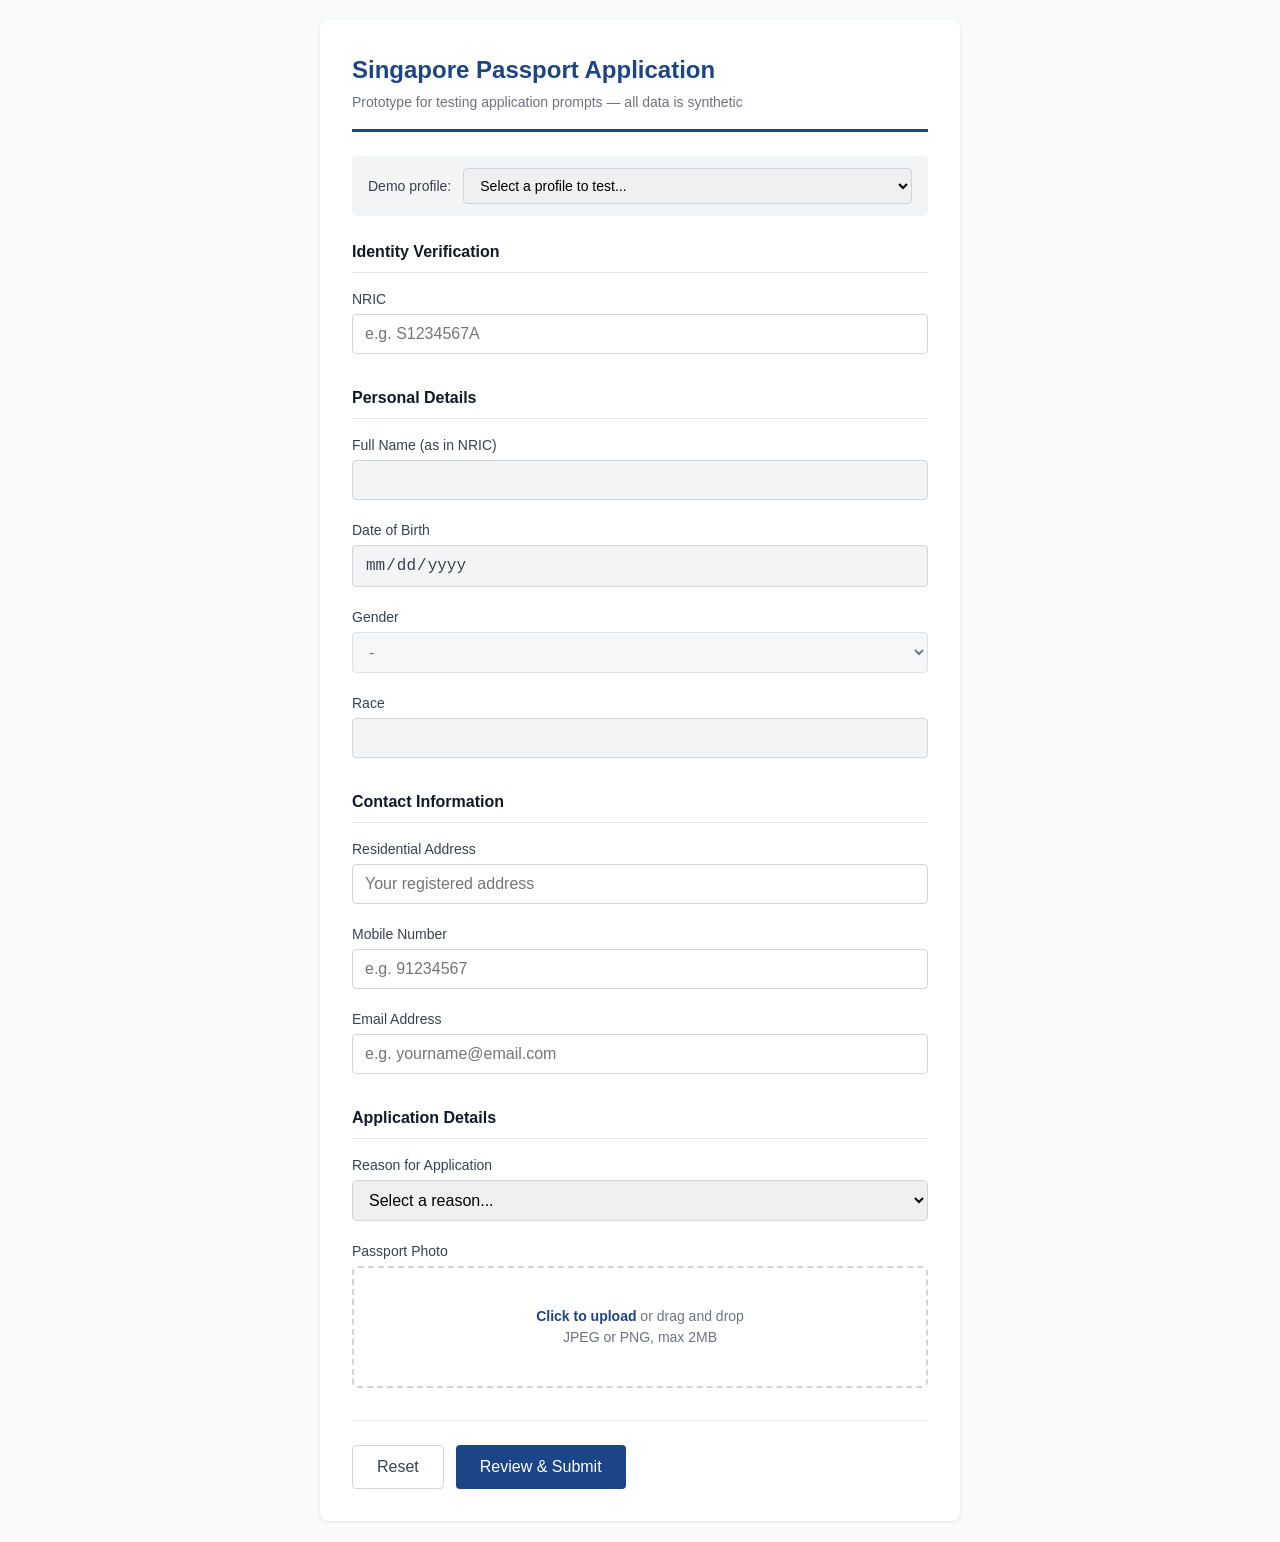
==== day2-validate/prototype/index.html @ 11ed53c4 "Add day2 passport application prototype Co-Authored-By: Claude Opus 4.5 <noreply@anthropic.com>" ====
<!DOCTYPE html>
<html lang="en">
<head>
  <meta charset="UTF-8">
  <meta name="viewport" content="width=device-width, initial-scale=1.0">
  <title>Passport Application - Prototype</title>
  <link rel="stylesheet" href="style.css">
</head>
<body>
  <div class="container">
    <header>
      <h1>Singapore Passport Application</h1>
      <p class="subtitle">Prototype for testing application prompts — all data is synthetic</p>
    </header>

    <!-- Profile switcher for demo -->
    <div class="profile-switcher">
      <label for="profile-select">Demo profile:</label>
      <select id="profile-select">
        <option value="">Select a profile to test...</option>
      </select>
    </div>

    <form id="passport-form">
      <!-- Section: Identity Verification -->
      <div class="form-section">
        <h2 class="section-title">Identity Verification</h2>

        <div class="field">
          <label for="nric">NRIC</label>
          <input type="text" id="nric" placeholder="e.g. S1234567A" maxlength="9" autocomplete="off">
          <div id="nric-pull-prompt" class="prompt pull">
            Enter your NRIC to retrieve your registered details from government records
          </div>
        </div>
      </div>

      <!-- Section: Personal Details -->
      <div class="form-section">
        <h2 class="section-title">Personal Details</h2>

        <div class="field">
          <label for="name">Full Name (as in NRIC)</label>
          <input type="text" id="name" disabled>
        </div>

        <div class="field">
          <label for="dob">Date of Birth</label>
          <input type="date" id="dob" disabled>
        </div>

        <div class="field">
          <label for="gender">Gender</label>
          <select id="gender" disabled>
            <option value="">-</option>
            <option value="Male">Male</option>
            <option value="Female">Female</option>
          </select>
        </div>

        <div class="field">
          <label for="race">Race</label>
          <input type="text" id="race" disabled>
        </div>
      </div>

      <!-- Section: Contact Information -->
      <div class="form-section">
        <h2 class="section-title">Contact Information</h2>

        <div class="field">
          <label for="address">Residential Address</label>
          <input type="text" id="address" placeholder="Your registered address">
          <div id="address-prompt" class="prompt hint">
            Format: BLK [number] [street name] #[unit] SINGAPORE [postal]
          </div>
        </div>

        <div class="field">
          <label for="phone">Mobile Number</label>
          <input type="tel" id="phone" placeholder="e.g. 91234567" maxlength="12">
          <div id="phone-prompt" class="prompt hint">
            8-digit number starting with 8 or 9 (e.g. 91234567)
          </div>
        </div>

        <div class="field">
          <label for="email">Email Address</label>
          <input type="email" id="email" placeholder="e.g. yourname@email.com">
          <div id="email-prompt" class="prompt"></div>
        </div>
      </div>

      <!-- Section: Application Details -->
      <div class="form-section">
        <h2 class="section-title">Application Details</h2>

        <div class="field">
          <label for="reason">Reason for Application</label>
          <select id="reason">
            <option value="">Select a reason...</option>
            <option value="first">First-time application</option>
            <option value="renewal">Passport expiring or expired</option>
            <option value="lost">Lost passport</option>
            <option value="damaged">Damaged passport</option>
            <option value="pages">Run out of visa pages</option>
          </select>
        </div>

        <div class="field">
          <label>Passport Photo</label>
          <div id="photo-upload" class="photo-upload">
            <input type="file" id="photo-file" accept="image/*">
            <p class="photo-upload-text">
              <strong>Click to upload</strong> or drag and drop<br>
              JPEG or PNG, max 2MB
            </p>
          </div>
          <div id="photo-prompt" class="prompt hint">
            Requirements: Recent colour photo, white background, 400x514 pixels minimum, JPEG format
          </div>
        </div>
      </div>

      <!-- Buttons -->
      <div class="button-group">
        <button type="button" class="btn btn-secondary" onclick="resetForm()">Reset</button>
        <button type="submit" id="submit-btn" class="btn btn-primary">Review & Submit</button>
      </div>
    </form>
  </div>

  <!-- Confirmation Modal -->
  <div id="confirm-modal" class="modal-overlay">
    <div class="modal">
      <h2>Confirm Your Application</h2>
      <div class="modal-content">
        <p>Please verify the following details before submitting:</p>
        <ul id="summary-list" class="summary-list"></ul>
      </div>
      <div class="modal-buttons">
        <button type="button" id="cancel-submit" class="btn btn-secondary">Go Back</button>
        <button type="button" id="confirm-submit" class="btn btn-primary">Confirm & Submit</button>
      </div>
    </div>
  </div>

  <script src="profiles.js"></script>
  <script src="app.js"></script>
</body>
</html>
---- day2-validate/prototype/style.css ----
/* Gov-style clean design for passport application prototype */
/* All styling is for prototype purposes only */

:root {
  --primary: #1c4587;
  --primary-light: #e8f0fe;
  --success: #137333;
  --success-light: #e6f4ea;
  --warning: #b45309;
  --warning-light: #fef3c7;
  --error: #c53030;
  --error-light: #fee2e2;
  --gray-50: #f9fafb;
  --gray-100: #f3f4f6;
  --gray-200: #e5e7eb;
  --gray-300: #d1d5db;
  --gray-500: #6b7280;
  --gray-700: #374151;
  --gray-900: #111827;
}

* {
  box-sizing: border-box;
}

body {
  font-family: -apple-system, BlinkMacSystemFont, 'Segoe UI', Roboto, 'Helvetica Neue', Arial, sans-serif;
  line-height: 1.5;
  color: var(--gray-900);
  background: var(--gray-50);
  margin: 0;
  padding: 20px;
}

.container {
  max-width: 640px;
  margin: 0 auto;
  background: white;
  border-radius: 8px;
  box-shadow: 0 1px 3px rgba(0,0,0,0.1);
  padding: 32px;
}

header {
  border-bottom: 3px solid var(--primary);
  padding-bottom: 16px;
  margin-bottom: 24px;
}

h1 {
  font-size: 1.5rem;
  font-weight: 600;
  color: var(--primary);
  margin: 0 0 4px 0;
}

.subtitle {
  color: var(--gray-500);
  font-size: 0.875rem;
  margin: 0;
}

/* Profile switcher */
.profile-switcher {
  background: var(--gray-100);
  border-radius: 6px;
  padding: 12px 16px;
  margin-bottom: 24px;
  display: flex;
  align-items: center;
  gap: 12px;
}

.profile-switcher label {
  font-size: 0.875rem;
  font-weight: 500;
  color: var(--gray-700);
}

.profile-switcher select {
  flex: 1;
  padding: 8px 12px;
  border: 1px solid var(--gray-300);
  border-radius: 4px;
  font-size: 0.875rem;
}

/* Form sections */
.form-section {
  margin-bottom: 32px;
}

.section-title {
  font-size: 1rem;
  font-weight: 600;
  color: var(--gray-900);
  margin: 0 0 16px 0;
  padding-bottom: 8px;
  border-bottom: 1px solid var(--gray-200);
}

/* Form fields */
.field {
  margin-bottom: 20px;
}

.field label {
  display: block;
  font-size: 0.875rem;
  font-weight: 500;
  color: var(--gray-700);
  margin-bottom: 4px;
}

.field input,
.field select {
  width: 100%;
  padding: 10px 12px;
  border: 1px solid var(--gray-300);
  border-radius: 4px;
  font-size: 1rem;
  transition: border-color 0.15s, box-shadow 0.15s;
}

.field input:focus,
.field select:focus {
  outline: none;
  border-color: var(--primary);
  box-shadow: 0 0 0 3px var(--primary-light);
}

.field input:disabled,
.field select:disabled {
  background: var(--gray-100);
  color: var(--gray-700);
  cursor: not-allowed;
}

.field input.error {
  border-color: var(--error);
}

.field input.error:focus {
  box-shadow: 0 0 0 3px var(--error-light);
}

/* Prompt messages */
.prompt {
  font-size: 0.8125rem;
  margin-top: 6px;
  padding: 8px 12px;
  border-radius: 4px;
  display: none;
}

.prompt.visible {
  display: block;
}

.prompt.pull {
  background: var(--primary-light);
  color: var(--primary);
  border-left: 3px solid var(--primary);
}

.prompt.hint {
  background: var(--gray-100);
  color: var(--gray-700);
  border-left: 3px solid var(--gray-300);
}

.prompt.validation-warning {
  background: var(--warning-light);
  color: var(--warning);
  border-left: 3px solid var(--warning);
}

.prompt.validation-error {
  background: var(--error-light);
  color: var(--error);
  border-left: 3px solid var(--error);
}

.prompt.validation-success {
  background: var(--success-light);
  color: var(--success);
  border-left: 3px solid var(--success);
}

/* Auto-filled indicator */
.auto-filled {
  display: inline-block;
  font-size: 0.75rem;
  background: var(--primary-light);
  color: var(--primary);
  padding: 2px 6px;
  border-radius: 3px;
  margin-left: 8px;
  font-weight: 500;
}

/* Photo upload */
.photo-upload {
  border: 2px dashed var(--gray-300);
  border-radius: 6px;
  padding: 24px;
  text-align: center;
  cursor: pointer;
  transition: border-color 0.15s, background 0.15s;
}

.photo-upload:hover {
  border-color: var(--primary);
  background: var(--primary-light);
}

.photo-upload input {
  display: none;
}

.photo-upload-text {
  color: var(--gray-500);
  font-size: 0.875rem;
}

.photo-upload-text strong {
  color: var(--primary);
}

/* Buttons */
.button-group {
  display: flex;
  gap: 12px;
  margin-top: 32px;
  padding-top: 24px;
  border-top: 1px solid var(--gray-200);
}

.btn {
  padding: 12px 24px;
  border-radius: 4px;
  font-size: 1rem;
  font-weight: 500;
  cursor: pointer;
  transition: background 0.15s;
  border: none;
}

.btn-primary {
  background: var(--primary);
  color: white;
}

.btn-primary:hover {
  background: #15366b;
}

.btn-secondary {
  background: white;
  color: var(--gray-700);
  border: 1px solid var(--gray-300);
}

.btn-secondary:hover {
  background: var(--gray-50);
}

/* Confirmation modal */
.modal-overlay {
  position: fixed;
  top: 0;
  left: 0;
  right: 0;
  bottom: 0;
  background: rgba(0,0,0,0.5);
  display: none;
  align-items: center;
  justify-content: center;
  z-index: 1000;
}

.modal-overlay.visible {
  display: flex;
}

.modal {
  background: white;
  border-radius: 8px;
  padding: 24px;
  max-width: 480px;
  width: 90%;
  box-shadow: 0 20px 25px -5px rgba(0,0,0,0.1);
}

.modal h2 {
  margin: 0 0 16px 0;
  font-size: 1.25rem;
}

.modal-content {
  margin-bottom: 24px;
}

.modal-buttons {
  display: flex;
  gap: 12px;
  justify-content: flex-end;
}

/* Summary list */
.summary-list {
  list-style: none;
  padding: 0;
  margin: 0;
}

.summary-list li {
  padding: 8px 0;
  border-bottom: 1px solid var(--gray-200);
  display: flex;
  justify-content: space-between;
}

.summary-list li:last-child {
  border-bottom: none;
}

.summary-label {
  color: var(--gray-500);
  font-size: 0.875rem;
}

.summary-value {
  font-weight: 500;
}

/* Responsive */
@media (max-width: 480px) {
  body {
    padding: 12px;
  }

  .container {
    padding: 20px;
  }

  .button-group {
    flex-direction: column;
  }

  .btn {
    width: 100%;
  }
}
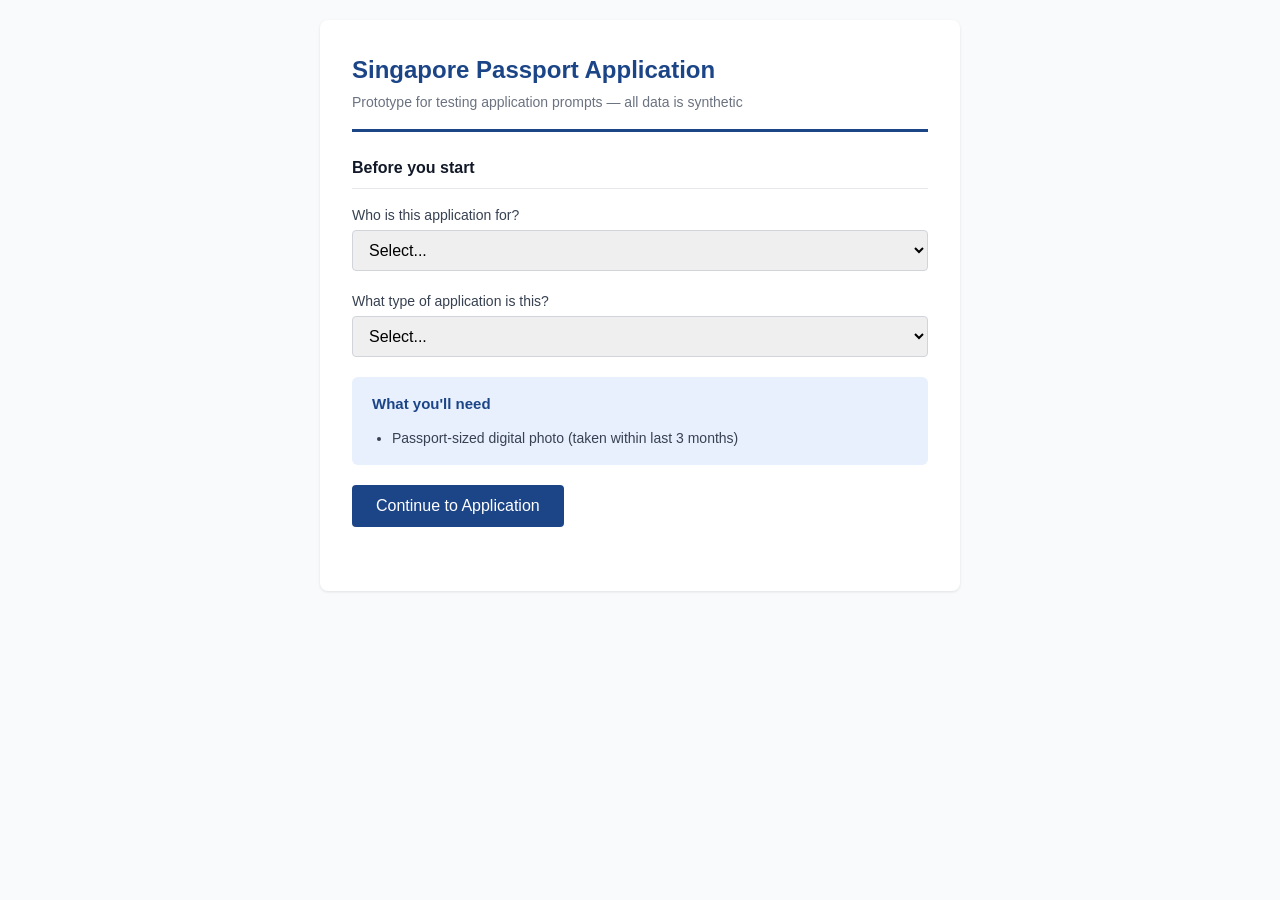
==== commit ea5b8bf1: "Improve prototype UX with onboarding step and Singpass button - Add onboarding: who is this for, app" ====
--- a/day2-validate/prototype/index.html
+++ b/day2-validate/prototype/index.html
@@ -13,121 +13,166 @@
       <p class="subtitle">Prototype for testing application prompts — all data is synthetic</p>
     </header>
 
-    <!-- Profile switcher for demo -->
-    <div class="profile-switcher">
-      <label for="profile-select">Demo profile:</label>
-      <select id="profile-select">
-        <option value="">Select a profile to test...</option>
-      </select>
+    <!-- Onboarding Section -->
+    <div id="onboarding-section" class="onboarding">
+      <h2 class="section-title">Before you start</h2>
+
+      <div class="field">
+        <label for="applying-for">Who is this application for?</label>
+        <select id="applying-for">
+          <option value="">Select...</option>
+          <option value="self">Myself</option>
+          <option value="others">Someone else (e.g. child, elderly parent)</option>
+        </select>
+      </div>
+
+      <div class="field">
+        <label for="application-type">What type of application is this?</label>
+        <select id="application-type">
+          <option value="">Select...</option>
+          <option value="new">New passport (first-time)</option>
+          <option value="renewal">Renewal (passport expiring or expired)</option>
+          <option value="lost">Replacement (lost passport)</option>
+          <option value="damaged">Replacement (damaged passport)</option>
+          <option value="pages">Additional pages (run out of visa pages)</option>
+        </select>
+      </div>
+
+      <div class="prep-box">
+        <h3>What you'll need</h3>
+        <ul id="prep-list" class="prep-list">
+          <li>Passport-sized digital photo (taken within last 3 months)</li>
+        </ul>
+      </div>
+
+      <button type="button" id="start-application" class="btn btn-primary">Continue to Application</button>
     </div>
 
-    <form id="passport-form">
-      <!-- Section: Identity Verification -->
-      <div class="form-section">
-        <h2 class="section-title">Identity Verification</h2>
+    <!-- Form Sections (hidden initially) -->
+    <div id="form-sections" style="display: none;">
+      <form id="passport-form">
+        <!-- Section: Identity Verification -->
+        <div class="form-section">
+          <h2 class="section-title">Identity Verification</h2>
 
-        <div class="field">
-          <label for="nric">NRIC</label>
-          <input type="text" id="nric" placeholder="e.g. S1234567A" maxlength="9" autocomplete="off">
-          <div id="nric-pull-prompt" class="prompt pull">
-            Enter your NRIC to retrieve your registered details from government records
+          <div class="field">
+            <label for="nric">NRIC</label>
+            <div class="nric-input-group">
+              <input type="text" id="nric" placeholder="e.g. S1234567A" maxlength="9" autocomplete="off">
+              <button type="button" id="singpass-btn" class="btn btn-singpass">Retrieve via Singpass</button>
+            </div>
+            <div id="nric-pull-prompt" class="prompt hint">
+              Enter your NRIC and click the button to retrieve your registered details
+            </div>
           </div>
-        </div>
-      </div>
 
-      <!-- Section: Personal Details -->
-      <div class="form-section">
-        <h2 class="section-title">Personal Details</h2>
-
-        <div class="field">
-          <label for="name">Full Name (as in NRIC)</label>
-          <input type="text" id="name" disabled>
-        </div>
-
-        <div class="field">
-          <label for="dob">Date of Birth</label>
-          <input type="date" id="dob" disabled>
-        </div>
-
-        <div class="field">
-          <label for="gender">Gender</label>
-          <select id="gender" disabled>
-            <option value="">-</option>
-            <option value="Male">Male</option>
-            <option value="Female">Female</option>
-          </select>
-        </div>
-
-        <div class="field">
-          <label for="race">Race</label>
-          <input type="text" id="race" disabled>
-        </div>
-      </div>
-
-      <!-- Section: Contact Information -->
-      <div class="form-section">
-        <h2 class="section-title">Contact Information</h2>
-
-        <div class="field">
-          <label for="address">Residential Address</label>
-          <input type="text" id="address" placeholder="Your registered address">
-          <div id="address-prompt" class="prompt hint">
-            Format: BLK [number] [street name] #[unit] SINGAPORE [postal]
+          <!-- Demo profile selector -->
+          <div class="demo-profile-box">
+            <div class="demo-label">Demo mode</div>
+            <div class="demo-content">
+              <label for="profile-select">Select a test profile:</label>
+              <select id="profile-select">
+                <option value="">Choose profile...</option>
+              </select>
+              <p class="demo-hint">Selecting a profile will fill the NRIC field. Then click "Retrieve via Singpass" to load the data.</p>
+            </div>
           </div>
         </div>
 
-        <div class="field">
-          <label for="phone">Mobile Number</label>
-          <input type="tel" id="phone" placeholder="e.g. 91234567" maxlength="12">
-          <div id="phone-prompt" class="prompt hint">
-            8-digit number starting with 8 or 9 (e.g. 91234567)
+        <!-- Section: Personal Details -->
+        <div class="form-section">
+          <h2 class="section-title">Personal Details</h2>
+
+          <div class="field">
+            <label for="name">Full Name (as in NRIC)</label>
+            <input type="text" id="name" placeholder="Will be retrieved from Singpass">
+          </div>
+
+          <div class="field">
+            <label for="dob">Date of Birth</label>
+            <input type="date" id="dob">
+          </div>
+
+          <div class="field">
+            <label for="gender">Gender</label>
+            <select id="gender">
+              <option value="">-</option>
+              <option value="Male">Male</option>
+              <option value="Female">Female</option>
+            </select>
+          </div>
+
+          <div class="field">
+            <label for="race">Race</label>
+            <input type="text" id="race" placeholder="Will be retrieved from Singpass">
           </div>
         </div>
 
-        <div class="field">
-          <label for="email">Email Address</label>
-          <input type="email" id="email" placeholder="e.g. yourname@email.com">
-          <div id="email-prompt" class="prompt"></div>
-        </div>
-      </div>
+        <!-- Section: Contact Information -->
+        <div class="form-section">
+          <h2 class="section-title">Contact Information</h2>
 
-      <!-- Section: Application Details -->
-      <div class="form-section">
-        <h2 class="section-title">Application Details</h2>
+          <div class="field">
+            <label for="address">Residential Address</label>
+            <input type="text" id="address" placeholder="Will be retrieved from Singpass">
+            <div id="address-prompt" class="prompt hint">
+              Format: BLK [number] [street name] #[unit] SINGAPORE [postal]
+            </div>
+          </div>
 
-        <div class="field">
-          <label for="reason">Reason for Application</label>
-          <select id="reason">
-            <option value="">Select a reason...</option>
-            <option value="first">First-time application</option>
-            <option value="renewal">Passport expiring or expired</option>
-            <option value="lost">Lost passport</option>
-            <option value="damaged">Damaged passport</option>
-            <option value="pages">Run out of visa pages</option>
-          </select>
+          <div class="field">
+            <label for="phone">Mobile Number</label>
+            <input type="tel" id="phone" placeholder="Will be retrieved from Singpass" maxlength="12">
+            <div id="phone-prompt" class="prompt hint">
+              8-digit number starting with 8 or 9 (e.g. 91234567)
+            </div>
+          </div>
+
+          <div class="field">
+            <label for="email">Email Address</label>
+            <input type="email" id="email" placeholder="e.g. yourname@email.com">
+            <div id="email-prompt" class="prompt"></div>
+          </div>
         </div>
 
-        <div class="field">
-          <label>Passport Photo</label>
-          <div id="photo-upload" class="photo-upload">
-            <input type="file" id="photo-file" accept="image/*">
-            <p class="photo-upload-text">
-              <strong>Click to upload</strong> or drag and drop<br>
-              JPEG or PNG, max 2MB
-            </p>
+        <!-- Section: Application Details -->
+        <div class="form-section">
+          <h2 class="section-title">Application Details</h2>
+
+          <div class="field">
+            <label for="reason">Reason for Application</label>
+            <select id="reason">
+              <option value="">Select a reason...</option>
+              <option value="first">First-time application</option>
+              <option value="renewal">Passport expiring or expired</option>
+              <option value="lost">Lost passport</option>
+              <option value="damaged">Damaged passport</option>
+              <option value="pages">Run out of visa pages</option>
+            </select>
           </div>
-          <div id="photo-prompt" class="prompt hint">
-            Requirements: Recent colour photo, white background, 400x514 pixels minimum, JPEG format
+
+          <div class="field">
+            <label>Passport Photo</label>
+            <div id="photo-upload" class="photo-upload">
+              <input type="file" id="photo-file" accept="image/*">
+              <p class="photo-upload-text">
+                <strong>Click to upload</strong> or drag and drop<br>
+                JPEG or PNG, max 2MB
+              </p>
+            </div>
+            <div id="photo-prompt" class="prompt hint">
+              Requirements: Recent colour photo, white background, 400x514 pixels minimum, JPEG format
+            </div>
           </div>
         </div>
-      </div>
 
-      <!-- Buttons -->
-      <div class="button-group">
-        <button type="button" class="btn btn-secondary" onclick="resetForm()">Reset</button>
-        <button type="submit" id="submit-btn" class="btn btn-primary">Review & Submit</button>
-      </div>
-    </form>
+        <!-- Buttons -->
+        <div class="button-group">
+          <button type="button" class="btn btn-secondary" onclick="resetForm()">Reset</button>
+          <button type="submit" id="submit-btn" class="btn btn-primary">Review & Submit</button>
+        </div>
+      </form>
+    </div>
   </div>
 
   <!-- Confirmation Modal -->
--- a/day2-validate/prototype/style.css
+++ b/day2-validate/prototype/style.css
@@ -334,6 +334,118 @@
   font-weight: 500;
 }
 
+/* Onboarding section */
+.onboarding {
+  margin-bottom: 32px;
+}
+
+.prep-box {
+  background: var(--primary-light);
+  border-radius: 6px;
+  padding: 16px 20px;
+  margin: 20px 0;
+}
+
+.prep-box h3 {
+  margin: 0 0 12px 0;
+  font-size: 0.9375rem;
+  font-weight: 600;
+  color: var(--primary);
+}
+
+.prep-list {
+  margin: 0;
+  padding-left: 20px;
+  color: var(--gray-700);
+  font-size: 0.875rem;
+}
+
+.prep-list li {
+  margin-bottom: 6px;
+}
+
+.prep-list li:last-child {
+  margin-bottom: 0;
+}
+
+/* NRIC input with Singpass button */
+.nric-input-group {
+  display: flex;
+  gap: 12px;
+}
+
+.nric-input-group input {
+  flex: 1;
+}
+
+.btn-singpass {
+  background: #f4333d;
+  color: white;
+  padding: 10px 16px;
+  border-radius: 4px;
+  font-size: 0.875rem;
+  font-weight: 500;
+  border: none;
+  cursor: pointer;
+  white-space: nowrap;
+  transition: background 0.15s;
+}
+
+.btn-singpass:hover {
+  background: #d92d36;
+}
+
+.btn-singpass:disabled {
+  background: var(--gray-300);
+  cursor: not-allowed;
+}
+
+/* Demo profile box */
+.demo-profile-box {
+  background: #fffbeb;
+  border: 2px dashed #f59e0b;
+  border-radius: 6px;
+  padding: 16px;
+  margin-top: 20px;
+}
+
+.demo-label {
+  display: inline-block;
+  background: #f59e0b;
+  color: white;
+  font-size: 0.75rem;
+  font-weight: 600;
+  padding: 2px 8px;
+  border-radius: 3px;
+  margin-bottom: 12px;
+  text-transform: uppercase;
+  letter-spacing: 0.5px;
+}
+
+.demo-content label {
+  display: block;
+  font-size: 0.875rem;
+  font-weight: 500;
+  color: var(--gray-700);
+  margin-bottom: 6px;
+}
+
+.demo-content select {
+  width: 100%;
+  padding: 8px 12px;
+  border: 1px solid #f59e0b;
+  border-radius: 4px;
+  font-size: 0.875rem;
+  background: white;
+}
+
+.demo-hint {
+  font-size: 0.8125rem;
+  color: var(--gray-500);
+  margin: 8px 0 0 0;
+  font-style: italic;
+}
+
 /* Responsive */
 @media (max-width: 480px) {
   body {
@@ -351,4 +463,12 @@
   .btn {
     width: 100%;
   }
-}
+
+  .nric-input-group {
+    flex-direction: column;
+  }
+
+  .btn-singpass {
+    width: 100%;
+  }
+}
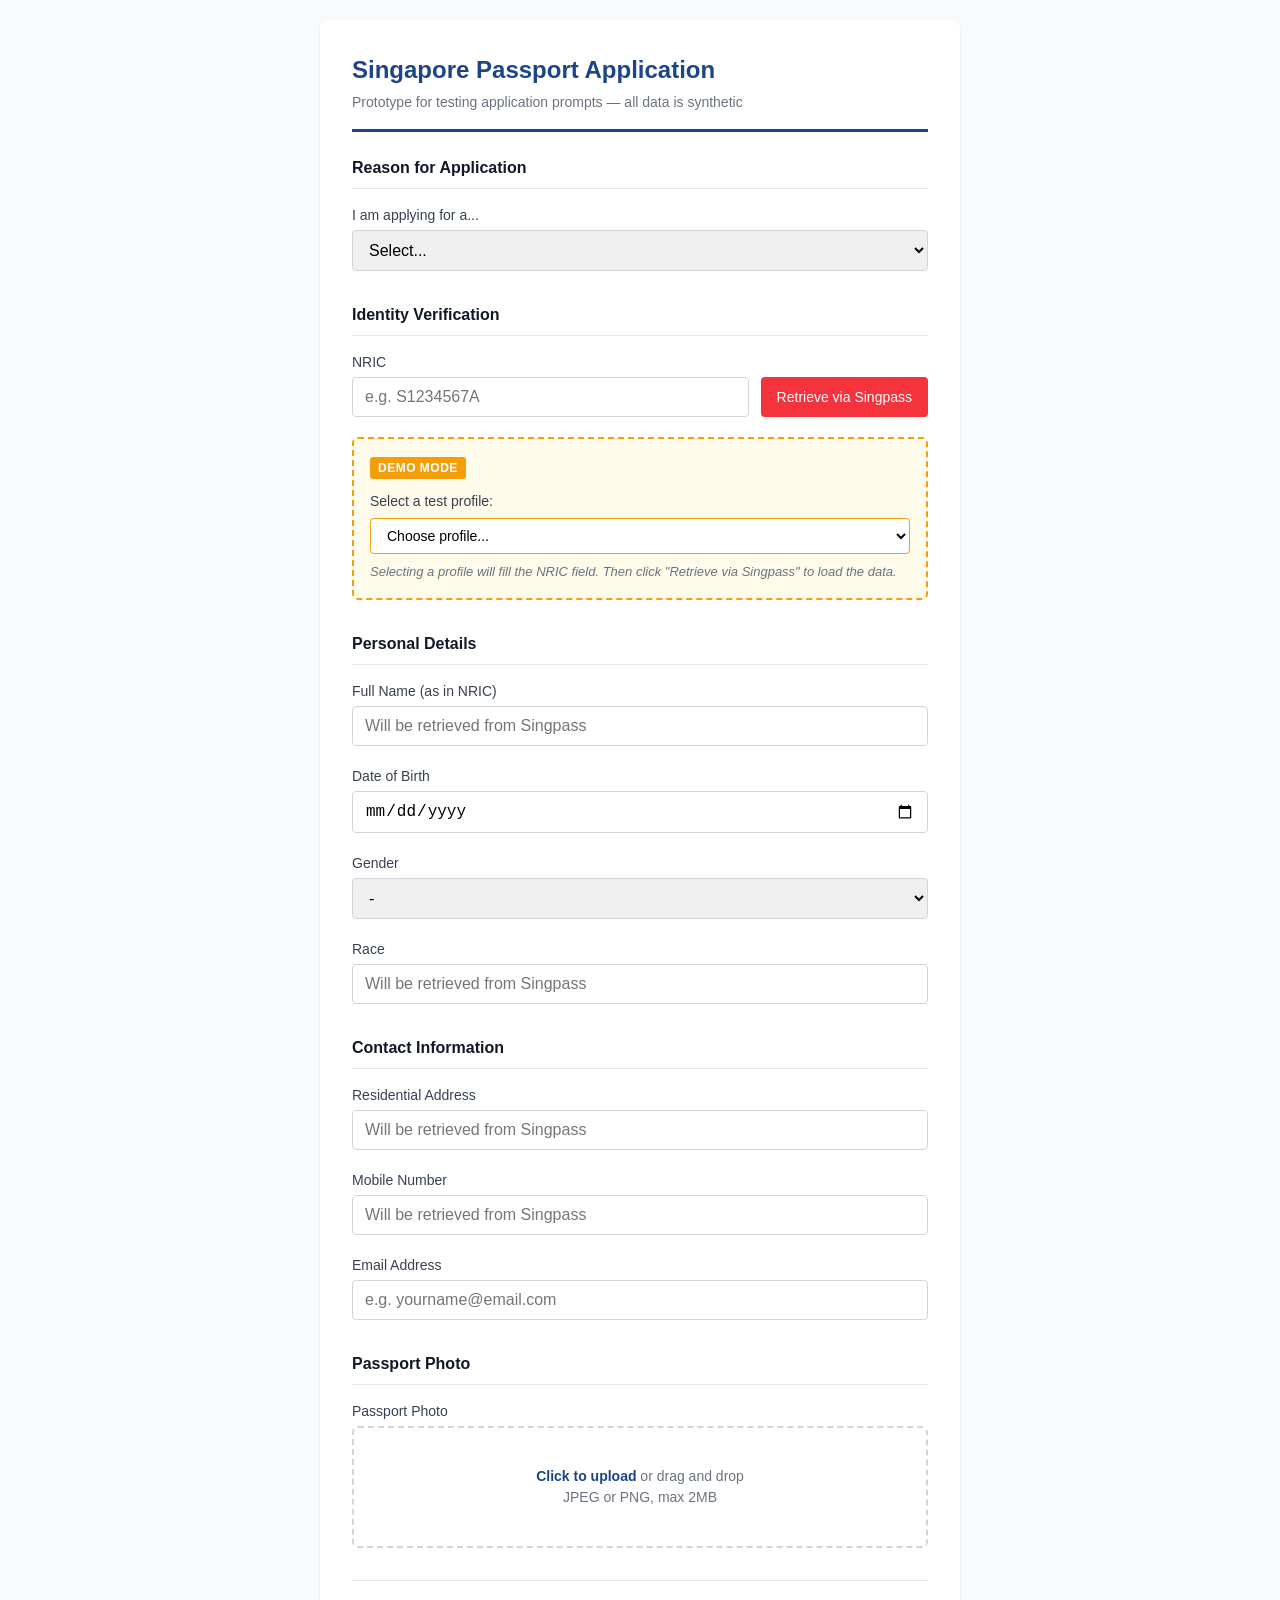
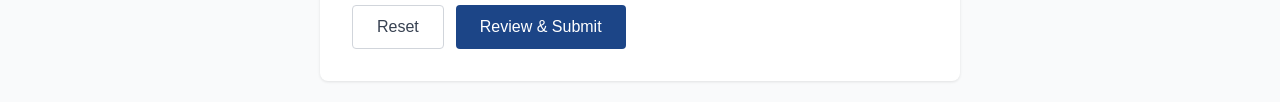
==== commit cfbdadac: "Simplify prototype: move reason to top, remove onboarding - Move reason for application to top with " ====
--- a/day2-validate/prototype/index.html
+++ b/day2-validate/prototype/index.html
@@ -13,44 +13,24 @@
       <p class="subtitle">Prototype for testing application prompts — all data is synthetic</p>
     </header>
 
-    <!-- Onboarding Section -->
-    <div id="onboarding-section" class="onboarding">
-      <h2 class="section-title">Before you start</h2>
+    <!-- Form Sections -->
+    <div id="form-sections">
+      <form id="passport-form">
+        <!-- Section: Reason for Application -->
+        <div class="form-section">
+          <h2 class="section-title">Reason for Application</h2>
 
-      <div class="field">
-        <label for="applying-for">Who is this application for?</label>
-        <select id="applying-for">
-          <option value="">Select...</option>
-          <option value="self">Myself</option>
-          <option value="others">Someone else (e.g. child, elderly parent)</option>
-        </select>
-      </div>
+          <div class="field">
+            <label for="reason">I am applying for a...</label>
+            <select id="reason">
+              <option value="">Select...</option>
+              <option value="new">New passport</option>
+              <option value="renew">Passport renewal</option>
+              <option value="replace">Replacement passport</option>
+            </select>
+          </div>
+        </div>
 
-      <div class="field">
-        <label for="application-type">What type of application is this?</label>
-        <select id="application-type">
-          <option value="">Select...</option>
-          <option value="new">New passport (first-time)</option>
-          <option value="renewal">Renewal (passport expiring or expired)</option>
-          <option value="lost">Replacement (lost passport)</option>
-          <option value="damaged">Replacement (damaged passport)</option>
-          <option value="pages">Additional pages (run out of visa pages)</option>
-        </select>
-      </div>
-
-      <div class="prep-box">
-        <h3>What you'll need</h3>
-        <ul id="prep-list" class="prep-list">
-          <li>Passport-sized digital photo (taken within last 3 months)</li>
-        </ul>
-      </div>
-
-      <button type="button" id="start-application" class="btn btn-primary">Continue to Application</button>
-    </div>
-
-    <!-- Form Sections (hidden initially) -->
-    <div id="form-sections" style="display: none;">
-      <form id="passport-form">
         <!-- Section: Identity Verification -->
         <div class="form-section">
           <h2 class="section-title">Identity Verification</h2>
@@ -135,21 +115,9 @@
           </div>
         </div>
 
-        <!-- Section: Application Details -->
+        <!-- Section: Photo Upload -->
         <div class="form-section">
-          <h2 class="section-title">Application Details</h2>
-
-          <div class="field">
-            <label for="reason">Reason for Application</label>
-            <select id="reason">
-              <option value="">Select a reason...</option>
-              <option value="first">First-time application</option>
-              <option value="renewal">Passport expiring or expired</option>
-              <option value="lost">Lost passport</option>
-              <option value="damaged">Damaged passport</option>
-              <option value="pages">Run out of visa pages</option>
-            </select>
-          </div>
+          <h2 class="section-title">Passport Photo</h2>
 
           <div class="field">
             <label>Passport Photo</label>
